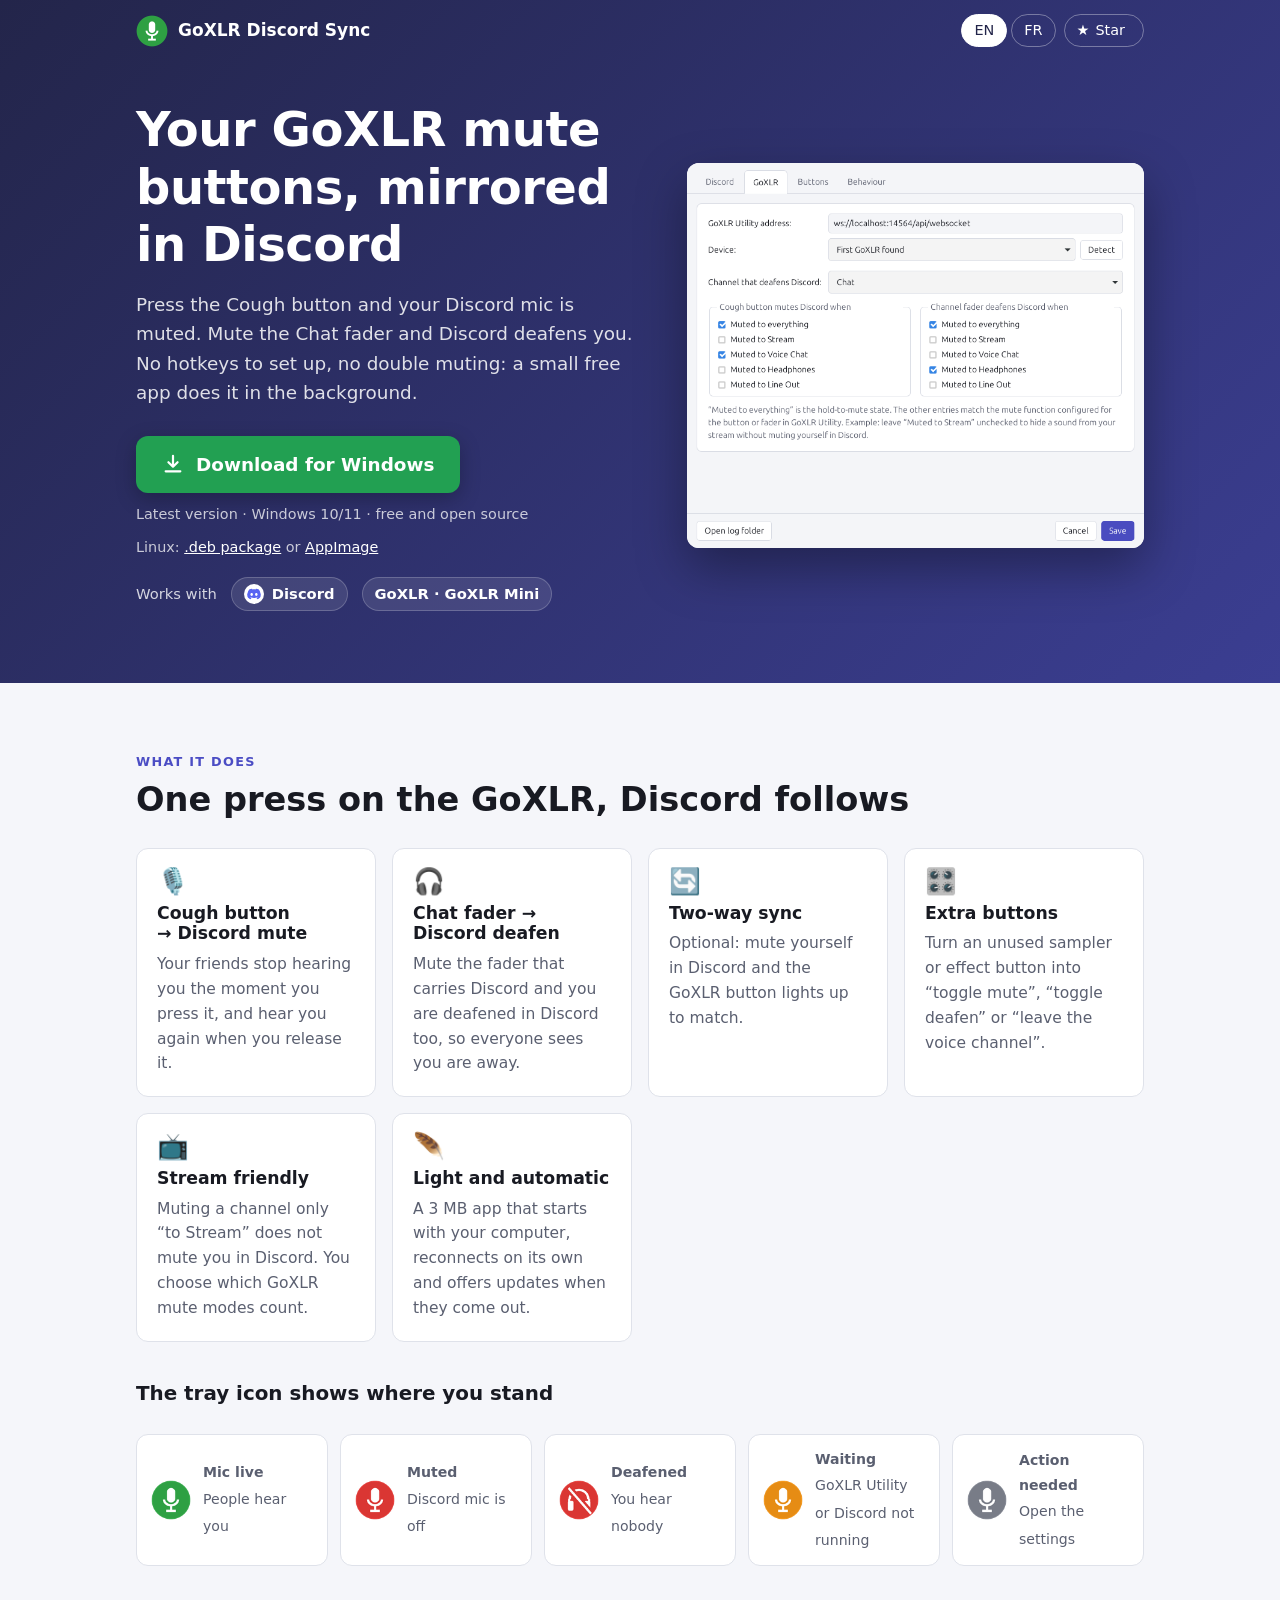
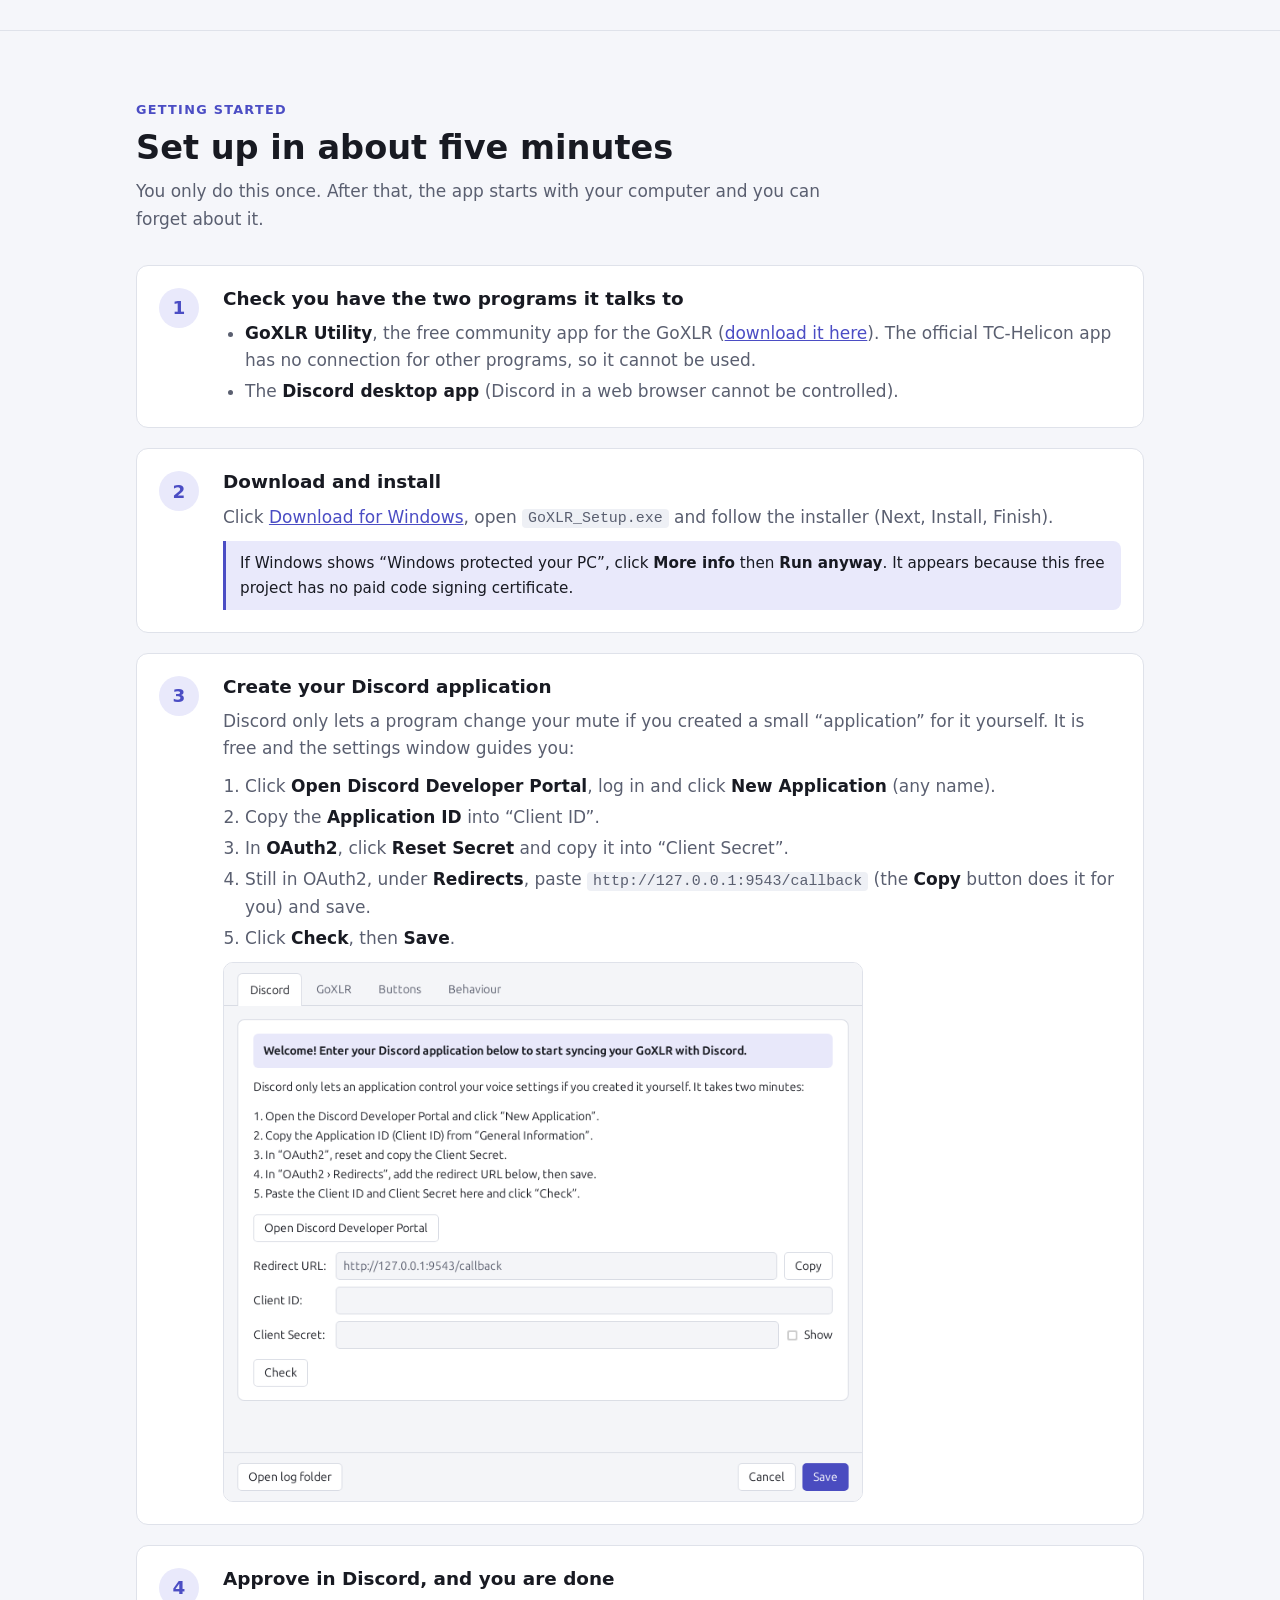
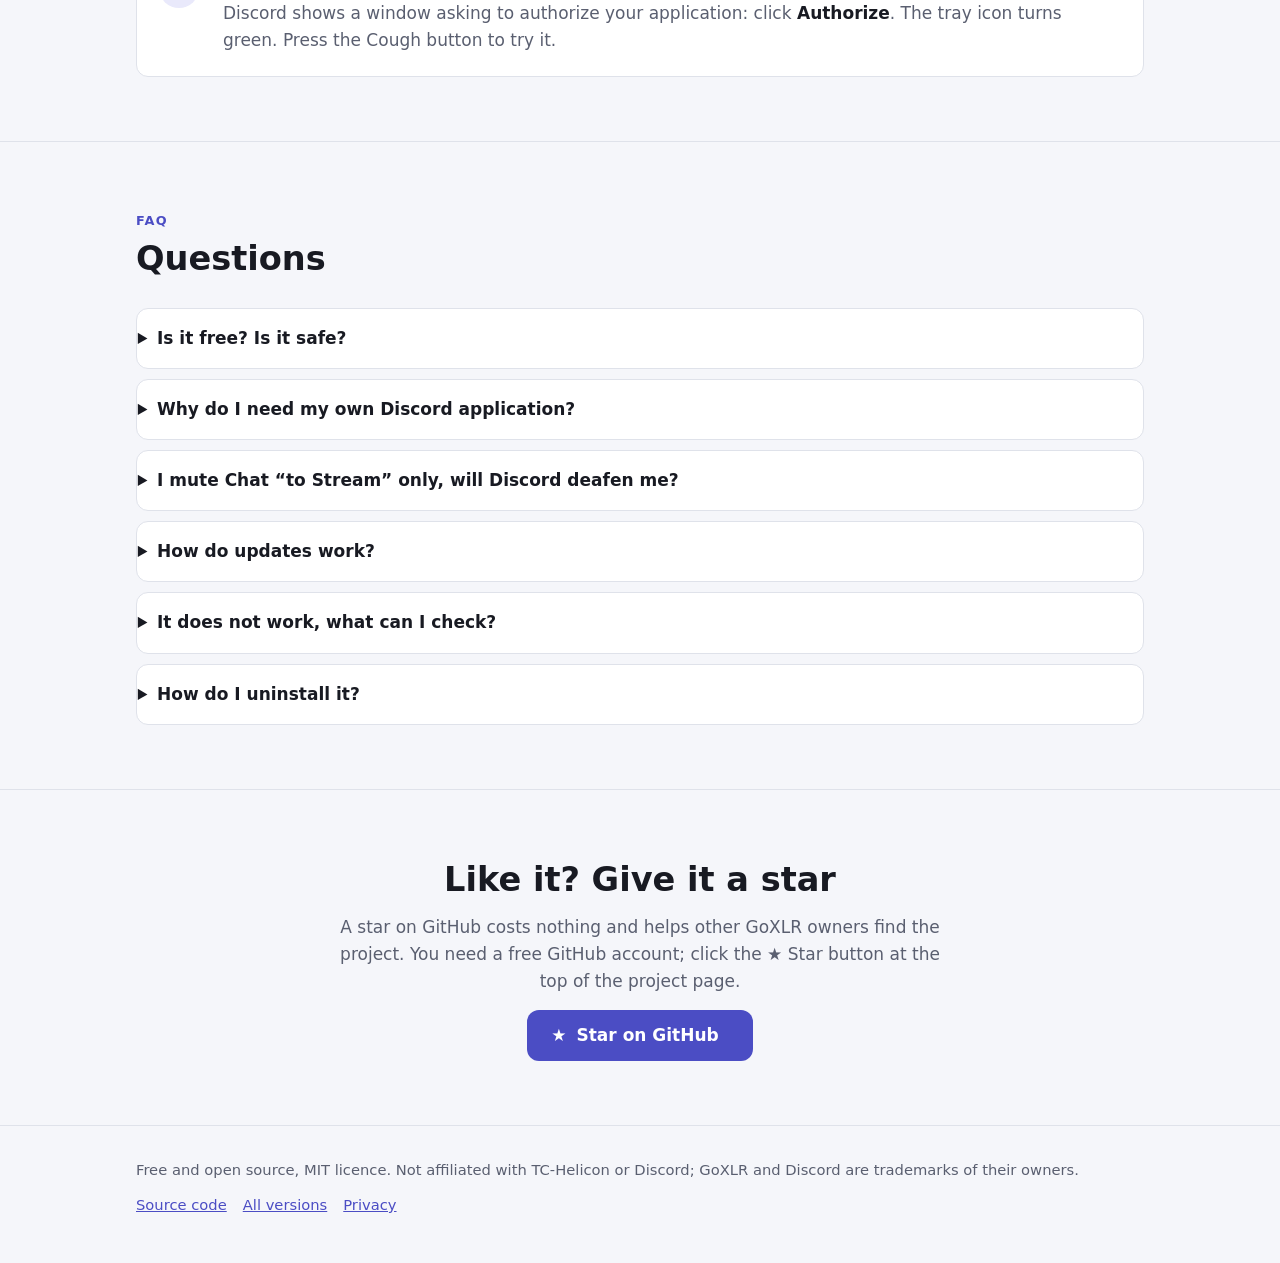
==== site/index.html @ 65c07355 "Website for users new to GitHub (GitHub Pages) site/: download button, features, tray icon states, s" ====
<!doctype html>
<html lang="en" data-lang="en">
<head>
<meta charset="utf-8">
<meta name="viewport" content="width=device-width, initial-scale=1">
<title>GoXLR Discord Sync</title>
<meta name="description" content="Free app that mirrors your GoXLR mute buttons to Discord: Cough button mutes your Discord mic, Chat fader deafens you. Windows and Linux.">
<meta property="og:title" content="GoXLR Discord Sync">
<meta property="og:description" content="Your GoXLR mute buttons, mirrored in Discord. Free and open source.">
<meta property="og:image" content="https://powange.github.io/goxlr-discord-sync/img/icon.png">
<link rel="icon" href="img/icon.png">
<style>
:root {
  --bg: #f5f6fa;
  --surface: #ffffff;
  --fg: #181a22;
  --muted: #5a5f70;
  --line: #dfe2ea;
  --accent: #4b4dc4;
  --accent-fg: #ffffff;
  --accent-soft: #e9e9fb;
  --green: #22a052;
  --hero-1: #23254a;
  --hero-2: #3b3e92;
  --code-bg: #eef0f5;
  color-scheme: light;
}
@media (prefers-color-scheme: dark) {
  :root {
    --bg: #121319;
    --surface: #1b1d26;
    --fg: #e8e9ef;
    --muted: #a3a7b6;
    --line: #2d303c;
    --accent: #8f91ff;
    --accent-fg: #121319;
    --accent-soft: #262849;
    --green: #4cc97b;
    --hero-1: #191a33;
    --hero-2: #2b2d6e;
    --code-bg: #262934;
    color-scheme: dark;
  }
}
* { box-sizing: border-box; }
html { scroll-behavior: smooth; }
body {
  margin: 0;
  background: var(--bg);
  color: var(--fg);
  font: 17px/1.6 "Segoe UI", system-ui, -apple-system, "Helvetica Neue", Arial, sans-serif;
}
/* Only the texts of the chosen language are shown. */
html[data-lang="en"] [lang="fr"], html[data-lang="fr"] [lang="en"] { display: none !important; }
a { color: var(--accent); }
img { max-width: 100%; height: auto; }
code { font-family: ui-monospace, Consolas, monospace; font-size: 0.88em; background: var(--code-bg); padding: 0.1em 0.4em; border-radius: 4px; overflow-wrap: anywhere; }
h1, h2, h3 { line-height: 1.2; margin: 0; text-wrap: balance; }
p { margin: 0; }
.container { max-width: 1040px; margin: 0 auto; padding: 0 16px; }

/* Top bar */
.bar { display: flex; align-items: center; justify-content: space-between; gap: 12px; padding: 14px 0; }
.brand { display: flex; align-items: center; gap: 10px; font-weight: 700; color: #fff; text-decoration: none; }
.brand img { width: 32px; height: 32px; }
.bar-links { display: flex; align-items: center; gap: 8px; }
.bar-links a, .lang-switch button {
  color: #fff; text-decoration: none; font: inherit; font-size: 0.9rem;
  border: 1px solid rgba(255,255,255,0.35); background: transparent; border-radius: 999px; padding: 4px 12px; cursor: pointer;
}
.lang-switch { display: flex; gap: 4px; }
.lang-switch button[aria-pressed="true"] { background: #fff; color: var(--hero-1); border-color: #fff; }

/* Hero */
.hero { background: linear-gradient(135deg, var(--hero-1), var(--hero-2)); color: #fff; padding-bottom: 72px; }
.hero-body { display: grid; grid-template-columns: minmax(0, 1.1fr) minmax(0, 1fr); gap: 48px; align-items: center; padding-top: 40px; }
@media (max-width: 820px) { .hero-body { grid-template-columns: minmax(0, 1fr); gap: 32px; } }
.hero h1 { font-size: clamp(2rem, 5vw, 3rem); font-weight: 800; letter-spacing: -0.01em; }
.hero .lede { margin-top: 16px; font-size: 1.15rem; color: rgba(255,255,255,0.85); max-width: 34em; }
.cta { margin-top: 28px; display: flex; flex-direction: column; align-items: flex-start; gap: 10px; }
.download {
  display: inline-flex; align-items: center; gap: 12px;
  background: var(--green); color: #fff; text-decoration: none; font-weight: 700; font-size: 1.15rem;
  padding: 14px 26px; border-radius: 12px; box-shadow: 0 6px 20px rgba(0,0,0,0.25);
}
.download:hover { filter: brightness(1.08); }
.download svg { width: 22px; height: 22px; flex: none; }
.cta small { color: rgba(255,255,255,0.75); font-size: 0.9rem; }
.cta small a { color: #fff; }
.works { margin-top: 18px; display: flex; flex-wrap: wrap; align-items: center; gap: 8px 14px; font-size: 0.92rem; color: rgba(255,255,255,0.8); }
.works .chip { display: inline-flex; align-items: center; gap: 8px; background: rgba(255,255,255,0.1); border: 1px solid rgba(255,255,255,0.2); border-radius: 999px; padding: 4px 12px; color: #fff; font-weight: 600; }
.works .chip img { width: 20px; height: 20px; background: #fff; border-radius: 50%; padding: 3px; }
.bar-links a.star { display: inline-flex; align-items: center; gap: 6px; }
.js-stars:not(:empty) { font-variant-numeric: tabular-nums; background: rgba(255,255,255,0.18); border-radius: 999px; padding: 0 8px; }
.support { text-align: center; display: flex; flex-direction: column; align-items: center; gap: 14px; }
.support p { color: var(--muted); max-width: 36em; }
.star-big { display: inline-flex; align-items: center; gap: 10px; background: var(--accent); color: var(--accent-fg); text-decoration: none; font-weight: 700; padding: 12px 24px; border-radius: 12px; }
.star-big:hover { filter: brightness(1.08); }
.hero-shot { background: var(--surface); border-radius: 12px; overflow: hidden; box-shadow: 0 20px 50px rgba(0,0,0,0.35); }
.hero-shot img { display: block; }

/* Sections */
section { padding: 64px 0; }
section + section { border-top: 1px solid var(--line); }
.eyebrow { font-size: 0.8rem; text-transform: uppercase; letter-spacing: 0.1em; font-weight: 700; color: var(--accent); }
section h2 { font-size: clamp(1.6rem, 3.5vw, 2.1rem); margin-top: 6px; }
section .intro { color: var(--muted); margin-top: 10px; max-width: 42em; }

.cards { margin-top: 28px; display: grid; grid-template-columns: repeat(auto-fit, minmax(230px, 1fr)); gap: 16px; }
.card { background: var(--surface); border: 1px solid var(--line); border-radius: 12px; padding: 20px; display: flex; flex-direction: column; gap: 8px; }
.card .emoji { font-size: 1.6rem; line-height: 1; }
.card h3 { font-size: 1.08rem; }
.card p { color: var(--muted); font-size: 0.97rem; }

.states { margin-top: 28px; display: grid; grid-template-columns: repeat(auto-fit, minmax(180px, 1fr)); gap: 12px; }
.state { display: flex; align-items: center; gap: 12px; background: var(--surface); border: 1px solid var(--line); border-radius: 12px; padding: 12px 14px; }
.state img { width: 40px; height: 40px; flex: none; }
.state b { display: block; font-size: 0.97rem; }
.state span { color: var(--muted); font-size: 0.88rem; }

/* Steps */
.steps { margin-top: 32px; display: flex; flex-direction: column; gap: 20px; counter-reset: step; }
.step { display: grid; grid-template-columns: 48px minmax(0, 1fr); gap: 16px; background: var(--surface); border: 1px solid var(--line); border-radius: 12px; padding: 22px; }
.step::before {
  counter-increment: step; content: counter(step);
  width: 40px; height: 40px; border-radius: 50%; background: var(--accent-soft); color: var(--accent);
  display: grid; place-items: center; font-weight: 800; font-size: 1.15rem;
}
.step h3 { font-size: 1.15rem; }
.step-body { display: flex; flex-direction: column; gap: 10px; min-width: 0; }
.step-body p, .step-body li { color: var(--muted); }
.step-body ol, .step-body ul { margin: 0; padding-left: 1.3em; display: flex; flex-direction: column; gap: 4px; }
.step-body strong { color: var(--fg); }
.step-shot { border: 1px solid var(--line); border-radius: 10px; overflow: hidden; max-width: 640px; }
.step-shot img { display: block; }
.tip { border-left: 3px solid var(--accent); background: var(--accent-soft); border-radius: 0 8px 8px 0; padding: 10px 14px; color: var(--fg) !important; font-size: 0.95rem; }
@media (max-width: 520px) { .step { grid-template-columns: minmax(0, 1fr); } }

/* FAQ */
.faq { margin-top: 28px; display: flex; flex-direction: column; gap: 10px; }
details { background: var(--surface); border: 1px solid var(--line); border-radius: 12px; padding: 0 20px; }
summary { cursor: pointer; font-weight: 700; padding: 16px 0; list-style-position: outside; }
details[open] summary { border-bottom: 1px solid var(--line); }
details .answer { padding: 14px 0 18px; color: var(--muted); display: flex; flex-direction: column; gap: 8px; }

footer { border-top: 1px solid var(--line); padding: 32px 0 48px; color: var(--muted); font-size: 0.92rem; }
footer .container { display: flex; flex-wrap: wrap; justify-content: space-between; gap: 12px; }
footer nav { display: flex; flex-wrap: wrap; gap: 16px; }
:focus-visible { outline: 2px solid var(--accent); outline-offset: 2px; }
@media (prefers-reduced-motion: reduce) { html { scroll-behavior: auto; } }
</style>
</head>
<body>

<header class="hero">
  <div class="container">
    <div class="bar">
      <a class="brand" href="#"><img src="img/icon.png" alt="" width="32" height="32">GoXLR Discord Sync</a>
      <div class="bar-links">
        <div class="lang-switch" role="group" aria-label="Language">
          <button type="button" data-set-lang="en" aria-pressed="true">EN</button>
          <button type="button" data-set-lang="fr" aria-pressed="false">FR</button>
        </div>
        <a class="star" href="https://github.com/powange/goxlr-discord-sync" title="Star on GitHub"><span aria-hidden="true">★</span> <span lang="en">Star</span><span lang="fr">Étoile</span> <span class="js-stars"></span></a>
      </div>
    </div>

    <div class="hero-body">
      <div>
        <h1>
          <span lang="en">Your GoXLR mute buttons, mirrored in Discord</span>
          <span lang="fr">Les boutons mute de ton GoXLR, enfin reliés à Discord</span>
        </h1>
        <p class="lede">
          <span lang="en">Press the Cough button and your Discord mic is muted. Mute the Chat fader and Discord deafens you. No hotkeys to set up, no double muting: a small free app does it in the background.</span>
          <span lang="fr">Appuie sur le bouton Cough et ton micro Discord est coupé. Coupe le fader Chat et Discord te met en sourdine. Pas de raccourcis clavier à régler, pas de double mute : une petite application gratuite s'en charge en arrière-plan.</span>
        </p>
        <div class="cta">
          <a class="download" href="https://github.com/powange/goxlr-discord-sync/releases/latest/download/GoXLR_Setup.exe">
            <svg viewBox="0 0 24 24" fill="none" stroke="currentColor" stroke-width="2.4" stroke-linecap="round" stroke-linejoin="round" aria-hidden="true"><path d="M12 3v12m0 0l-5-5m5 5l5-5M4 20h16"/></svg>
            <span lang="en">Download for Windows</span>
            <span lang="fr">Télécharger pour Windows</span>
          </a>
          <small>
            <span lang="en"><span class="js-version">Latest version</span> · Windows 10/11 · free and open source</span>
            <span lang="fr"><span class="js-version">Dernière version</span> · Windows 10/11 · gratuit et open source</span>
          </small>
          <small>
            <span lang="en">Linux: <a href="https://github.com/powange/goxlr-discord-sync/releases/latest/download/goxlr-discord-sync_amd64.deb">.deb package</a> or <a href="https://github.com/powange/goxlr-discord-sync/releases/latest/download/GoXLR_Discord_Sync_amd64.AppImage">AppImage</a></span>
            <span lang="fr">Linux : <a href="https://github.com/powange/goxlr-discord-sync/releases/latest/download/goxlr-discord-sync_amd64.deb">paquet .deb</a> ou <a href="https://github.com/powange/goxlr-discord-sync/releases/latest/download/GoXLR_Discord_Sync_amd64.AppImage">AppImage</a></span>
          </small>
        </div>
        <div class="works">
          <span lang="en">Works with</span><span lang="fr">Fonctionne avec</span>
          <span class="chip"><img src="img/discord.svg" alt="" width="20" height="20">Discord</span>
          <span class="chip">GoXLR · GoXLR Mini</span>
        </div>
      </div>
      <div class="hero-shot">
        <img lang="en" src="img/settings-goxlr-en.png" alt="Settings window, GoXLR tab: GoXLR Utility address, device, deafen channel and which mute functions count" width="760" height="640">
        <img lang="fr" src="img/settings-goxlr-fr.png" alt="Fenêtre des réglages, onglet GoXLR : adresse de GoXLR Utility, appareil, canal de sourdine et fonctions de mute prises en compte" width="760" height="640">
      </div>
    </div>
  </div>
</header>

<main>
  <section id="features">
    <div class="container">
      <span class="eyebrow"><span lang="en">What it does</span><span lang="fr">Ce que ça fait</span></span>
      <h2><span lang="en">One press on the GoXLR, Discord follows</span><span lang="fr">Un appui sur le GoXLR, Discord suit</span></h2>
      <div class="cards">
        <div class="card">
          <span class="emoji" aria-hidden="true">🎙️</span>
          <h3><span lang="en">Cough button → Discord mute</span><span lang="fr">Bouton Cough → micro Discord coupé</span></h3>
          <p><span lang="en">Your friends stop hearing you the moment you press it, and hear you again when you release it.</span><span lang="fr">Tes amis ne t'entendent plus dès que tu appuies, et t'entendent de nouveau quand tu relâches.</span></p>
        </div>
        <div class="card">
          <span class="emoji" aria-hidden="true">🎧</span>
          <h3><span lang="en">Chat fader → Discord deafen</span><span lang="fr">Fader Chat → sourdine Discord</span></h3>
          <p><span lang="en">Mute the fader that carries Discord and you are deafened in Discord too, so everyone sees you are away.</span><span lang="fr">Coupe le fader qui porte Discord et tu es aussi en sourdine dans Discord : tout le monde voit que tu n'écoutes plus.</span></p>
        </div>
        <div class="card">
          <span class="emoji" aria-hidden="true">🔄</span>
          <h3><span lang="en">Two-way sync</span><span lang="fr">Synchronisation dans les deux sens</span></h3>
          <p><span lang="en">Optional: mute yourself in Discord and the GoXLR button lights up to match.</span><span lang="fr">En option : coupe ton micro dans Discord et le bouton du GoXLR s'allume aussi.</span></p>
        </div>
        <div class="card">
          <span class="emoji" aria-hidden="true">🎛️</span>
          <h3><span lang="en">Extra buttons</span><span lang="fr">Boutons supplémentaires</span></h3>
          <p><span lang="en">Turn an unused sampler or effect button into “toggle mute”, “toggle deafen” or “leave the voice channel”.</span><span lang="fr">Transforme un bouton de sampler ou d'effet inutilisé en « couper le micro », « sourdine » ou « quitter le salon vocal ».</span></p>
        </div>
        <div class="card">
          <span class="emoji" aria-hidden="true">📺</span>
          <h3><span lang="en">Stream friendly</span><span lang="fr">Pensé pour le stream</span></h3>
          <p><span lang="en">Muting a channel only “to Stream” does not mute you in Discord. You choose which GoXLR mute modes count.</span><span lang="fr">Couper un canal seulement « pour le stream » ne te coupe pas dans Discord. Tu choisis quels modes de mute du GoXLR comptent.</span></p>
        </div>
        <div class="card">
          <span class="emoji" aria-hidden="true">🪶</span>
          <h3><span lang="en">Light and automatic</span><span lang="fr">Léger et automatique</span></h3>
          <p><span lang="en">A 3 MB app that starts with your computer, reconnects on its own and offers updates when they come out.</span><span lang="fr">Une application de 3 Mo qui démarre avec l'ordinateur, se reconnecte toute seule et propose les mises à jour quand elles sortent.</span></p>
        </div>
      </div>

      <h3 style="margin-top: 40px"><span lang="en">The tray icon shows where you stand</span><span lang="fr">L'icône près de l'horloge te dit où tu en es</span></h3>
      <div class="states">
        <div class="state"><img src="img/tray-live-mic.png" alt="" width="40" height="40"><div><b><span lang="en">Mic live</span><span lang="fr">Micro ouvert</span></b><span><span lang="en">People hear you</span><span lang="fr">On t'entend</span></span></div></div>
        <div class="state"><img src="img/tray-muted-mic.png" alt="" width="40" height="40"><div><b><span lang="en">Muted</span><span lang="fr">Micro coupé</span></b><span><span lang="en">Discord mic is off</span><span lang="fr">Ton micro Discord est coupé</span></span></div></div>
        <div class="state"><img src="img/tray-muted-headphones-slashed.png" alt="" width="40" height="40"><div><b><span lang="en">Deafened</span><span lang="fr">En sourdine</span></b><span><span lang="en">You hear nobody</span><span lang="fr">Tu n'entends plus personne</span></span></div></div>
        <div class="state"><img src="img/tray-warning-mic.png" alt="" width="40" height="40"><div><b><span lang="en">Waiting</span><span lang="fr">En attente</span></b><span><span lang="en">GoXLR Utility or Discord not running</span><span lang="fr">GoXLR Utility ou Discord n'est pas lancé</span></span></div></div>
        <div class="state"><img src="img/tray-idle-mic.png" alt="" width="40" height="40"><div><b><span lang="en">Action needed</span><span lang="fr">Action requise</span></b><span><span lang="en">Open the settings</span><span lang="fr">Ouvre les réglages</span></span></div></div>
      </div>
    </div>
  </section>

  <section id="setup">
    <div class="container">
      <span class="eyebrow"><span lang="en">Getting started</span><span lang="fr">Pour commencer</span></span>
      <h2><span lang="en">Set up in about five minutes</span><span lang="fr">Prêt en cinq minutes environ</span></h2>
      <p class="intro"><span lang="en">You only do this once. After that, the app starts with your computer and you can forget about it.</span><span lang="fr">À faire une seule fois. Ensuite l'application démarre avec l'ordinateur et tu peux l'oublier.</span></p>

      <div class="steps">
        <div class="step"><div class="step-body">
          <h3><span lang="en">Check you have the two programs it talks to</span><span lang="fr">Vérifie que tu as les deux logiciels avec lesquels il dialogue</span></h3>
          <ul>
            <li><span lang="en"><strong>GoXLR Utility</strong>, the free community app for the GoXLR (<a href="https://github.com/GoXLR-on-Linux/goxlr-utility/releases/latest">download it here</a>). The official TC-Helicon app has no connection for other programs, so it cannot be used.</span><span lang="fr"><strong>GoXLR Utility</strong>, l'application communautaire gratuite pour le GoXLR (<a href="https://github.com/GoXLR-on-Linux/goxlr-utility/releases/latest">à télécharger ici</a>). L'application officielle de TC-Helicon n'offre pas de connexion aux autres logiciels, elle ne convient donc pas.</span></li>
            <li><span lang="en">The <strong>Discord desktop app</strong> (Discord in a web browser cannot be controlled).</span><span lang="fr">L'<strong>application Discord pour ordinateur</strong> (Discord dans un navigateur ne peut pas être piloté).</span></li>
          </ul>
        </div></div>

        <div class="step"><div class="step-body">
          <h3><span lang="en">Download and install</span><span lang="fr">Télécharge et installe</span></h3>
          <p><span lang="en">Click <a href="https://github.com/powange/goxlr-discord-sync/releases/latest/download/GoXLR_Setup.exe">Download for Windows</a>, open <code>GoXLR_Setup.exe</code> and follow the installer (Next, Install, Finish).</span><span lang="fr">Clique sur <a href="https://github.com/powange/goxlr-discord-sync/releases/latest/download/GoXLR_Setup.exe">Télécharger pour Windows</a>, ouvre <code>GoXLR_Setup.exe</code> et suis l'installation (Suivant, Installer, Terminer).</span></p>
          <p class="tip"><span lang="en">If Windows shows “Windows protected your PC”, click <strong>More info</strong> then <strong>Run anyway</strong>. It appears because this free project has no paid code signing certificate.</span><span lang="fr">Si Windows affiche « Windows a protégé votre ordinateur », clique sur <strong>Informations complémentaires</strong> puis <strong>Exécuter quand même</strong>. Ce message vient du fait que ce projet gratuit n'a pas de certificat de signature payant.</span></p>
        </div></div>

        <div class="step"><div class="step-body">
          <h3><span lang="en">Create your Discord application</span><span lang="fr">Crée ton application Discord</span></h3>
          <p><span lang="en">Discord only lets a program change your mute if you created a small “application” for it yourself. It is free and the settings window guides you:</span><span lang="fr">Discord ne laisse un logiciel couper ton micro que si tu lui as créé toi-même une petite « application ». C'est gratuit et la fenêtre des réglages te guide :</span></p>
          <ol>
            <li><span lang="en">Click <strong>Open Discord Developer Portal</strong>, log in and click <strong>New Application</strong> (any name).</span><span lang="fr">Clique sur <strong>Ouvrir le portail développeur Discord</strong>, connecte-toi et clique sur <strong>New Application</strong> (n'importe quel nom).</span></li>
            <li><span lang="en">Copy the <strong>Application ID</strong> into “Client ID”.</span><span lang="fr">Copie l'<strong>Application ID</strong> dans « Client ID ».</span></li>
            <li><span lang="en">In <strong>OAuth2</strong>, click <strong>Reset Secret</strong> and copy it into “Client Secret”.</span><span lang="fr">Dans <strong>OAuth2</strong>, clique sur <strong>Reset Secret</strong> et copie-le dans « Client Secret ».</span></li>
            <li><span lang="en">Still in OAuth2, under <strong>Redirects</strong>, paste <code>http://127.0.0.1:9543/callback</code> (the <strong>Copy</strong> button does it for you) and save.</span><span lang="fr">Toujours dans OAuth2, dans <strong>Redirects</strong>, colle <code>http://127.0.0.1:9543/callback</code> (le bouton <strong>Copier</strong> le fait pour toi) et enregistre.</span></li>
            <li><span lang="en">Click <strong>Check</strong>, then <strong>Save</strong>.</span><span lang="fr">Clique sur <strong>Vérifier</strong>, puis <strong>Enregistrer</strong>.</span></li>
          </ol>
          <div class="step-shot">
            <img lang="en" src="img/settings-discord-en.png" alt="Settings window, Discord tab, with the five steps, the redirect URL and the Client ID and Client Secret fields" width="760" height="640" loading="lazy">
            <img lang="fr" src="img/settings-discord-fr.png" alt="Fenêtre des réglages, onglet Discord, avec les cinq étapes, l'URL de redirection et les champs Client ID et Client Secret" width="760" height="640" loading="lazy">
          </div>
        </div></div>

        <div class="step"><div class="step-body">
          <h3><span lang="en">Approve in Discord, and you are done</span><span lang="fr">Accepte dans Discord, et c'est fini</span></h3>
          <p><span lang="en">Discord shows a window asking to authorize your application: click <strong>Authorize</strong>. The tray icon turns green. Press the Cough button to try it.</span><span lang="fr">Discord affiche une fenêtre qui demande d'autoriser ton application : clique sur <strong>Autoriser</strong>. L'icône devient verte. Appuie sur le bouton Cough pour essayer.</span></p>
        </div></div>
      </div>
    </div>
  </section>

  <section id="faq">
    <div class="container">
      <span class="eyebrow">FAQ</span>
      <h2><span lang="en">Questions</span><span lang="fr">Questions</span></h2>
      <div class="faq">
        <details>
          <summary><span lang="en">Is it free? Is it safe?</span><span lang="fr">C'est gratuit ? C'est sûr ?</span></summary>
          <div class="answer">
            <p><span lang="en">Yes, it is free and open source (MIT licence): anyone can read the code on GitHub. It collects no data and has no telemetry. It only talks to GoXLR Utility and Discord on your own computer, to Discord's servers when you authorize it, and to GitHub to check for updates (you can turn that off).</span><span lang="fr">Oui, c'est gratuit et open source (licence MIT) : tout le monde peut lire le code sur GitHub. Aucune donnée n'est collectée. L'application ne parle qu'à GoXLR Utility et à Discord sur ton ordinateur, aux serveurs de Discord quand tu l'autorises, et à GitHub pour chercher les mises à jour (désactivable).</span></p>
            <p><span lang="en">Your Discord secret and tokens stay on your computer, encrypted by Windows.</span><span lang="fr">Ton secret et tes jetons Discord restent sur ton ordinateur, chiffrés par Windows.</span></p>
          </div>
        </details>
        <details>
          <summary><span lang="en">Why do I need my own Discord application?</span><span lang="fr">Pourquoi dois-je créer ma propre application Discord ?</span></summary>
          <div class="answer"><p><span lang="en">Discord reserves voice control to applications it has approved, or to the person who created the application. Creating your own takes two minutes and means nobody else is involved: you stay in control and can revoke it at any time in Discord (User Settings › Authorized Apps).</span><span lang="fr">Discord réserve le contrôle de la voix aux applications qu'il a validées, ou à la personne qui a créé l'application. En créer une prend deux minutes et personne d'autre n'intervient : tu gardes la main et tu peux la révoquer quand tu veux dans Discord (Paramètres › Applications autorisées).</span></p></div>
        </details>
        <details>
          <summary><span lang="en">I mute Chat “to Stream” only, will Discord deafen me?</span><span lang="fr">Je coupe Chat seulement « pour le stream », Discord va me mettre en sourdine ?</span></summary>
          <div class="answer"><p><span lang="en">No. By default the Chat fader only deafens you when it is muted to everything or to your headphones, and the Cough button only mutes you when it mutes everything or Voice Chat. You can change this in Settings › GoXLR.</span><span lang="fr">Non. Par défaut, le fader Chat ne te met en sourdine que s'il coupe tout ou ton casque, et le bouton Cough ne coupe ton micro que s'il coupe tout ou le chat vocal. Tu peux changer ça dans Réglages › GoXLR.</span></p></div>
        </details>
        <details>
          <summary><span lang="en">How do updates work?</span><span lang="fr">Comment se font les mises à jour ?</span></summary>
          <div class="answer"><p><span lang="en">Once a day the app checks for a new version. If there is one, a notification tells you; choose <strong>Install update</strong> in the tray menu. The update is checked, installed in a few seconds and the app starts again, with your settings kept. Nothing is installed without your OK, and a pending update waits until you leave your voice call.</span><span lang="fr">Une fois par jour, l'application regarde s'il y a une nouvelle version. Si oui, une notification te prévient ; choisis <strong>Installer la mise à jour</strong> dans le menu de l'icône. La mise à jour est vérifiée, installée en quelques secondes et l'application redémarre, avec tes réglages. Rien n'est installé sans ton accord, et l'annonce attend que tu aies quitté ton appel vocal.</span></p></div>
        </details>
        <details>
          <summary><span lang="en">It does not work, what can I check?</span><span lang="fr">Ça ne marche pas, que vérifier ?</span></summary>
          <div class="answer">
            <p><span lang="en">Hover over or left-click the tray icon to see what it is waiting for. Orange means GoXLR Utility or the Discord desktop app is not running. Grey means the settings need your Discord application, or Discord needs your approval again (menu › Authorize Discord again).</span><span lang="fr">Survole ou clique sur l'icône pour voir ce qu'elle attend. Orange : GoXLR Utility ou l'application Discord n'est pas lancé. Gris : il manque ton application Discord dans les réglages, ou Discord doit de nouveau être autorisé (menu › Autoriser Discord à nouveau).</span></p>
            <p><span lang="en">Still stuck? <a href="https://github.com/powange/goxlr-discord-sync/issues">Report the problem on GitHub</a> and attach the log (menu › Open log).</span><span lang="fr">Toujours bloqué ? <a href="https://github.com/powange/goxlr-discord-sync/issues">Signale le problème sur GitHub</a> en joignant le journal (menu › Ouvrir le journal).</span></p>
          </div>
        </details>
        <details>
          <summary><span lang="en">How do I uninstall it?</span><span lang="fr">Comment le désinstaller ?</span></summary>
          <div class="answer"><p><span lang="en">Windows Settings › Apps › Installed apps › GoXLR Discord Sync › Uninstall. Tick “Delete the application data” to remove your settings too.</span><span lang="fr">Paramètres Windows › Applications › Applications installées › GoXLR Discord Sync › Désinstaller. Coche « Supprimer les données de l'application » pour effacer aussi tes réglages.</span></p></div>
        </details>
      </div>
    </div>
  </section>
  <section id="support">
    <div class="container support">
      <h2><span lang="en">Like it? Give it a star</span><span lang="fr">Ça te plaît ? Mets une étoile</span></h2>
      <p><span lang="en">A star on GitHub costs nothing and helps other GoXLR owners find the project. You need a free GitHub account; click the ★ Star button at the top of the project page.</span><span lang="fr">Une étoile sur GitHub ne coûte rien et aide d'autres possesseurs de GoXLR à trouver le projet. Il faut un compte GitHub gratuit ; clique sur le bouton ★ Star en haut de la page du projet.</span></p>
      <a class="star-big" href="https://github.com/powange/goxlr-discord-sync"><span aria-hidden="true">★</span> <span lang="en">Star on GitHub</span><span lang="fr">Mettre une étoile sur GitHub</span> <span class="js-stars"></span></a>
    </div>
  </section>
</main>

<footer>
  <div class="container">
    <span><span lang="en">Free and open source, MIT licence. Not affiliated with TC-Helicon or Discord; GoXLR and Discord are trademarks of their owners.</span><span lang="fr">Gratuit et open source, licence MIT. Sans lien avec TC-Helicon ni Discord ; GoXLR et Discord sont des marques de leurs propriétaires.</span></span>
    <nav>
      <a href="https://github.com/powange/goxlr-discord-sync"><span lang="en">Source code</span><span lang="fr">Code source</span></a>
      <a href="https://github.com/powange/goxlr-discord-sync/releases"><span lang="en">All versions</span><span lang="fr">Toutes les versions</span></a>
      <a href="https://github.com/powange/goxlr-discord-sync#privacy-policy"><span lang="en">Privacy</span><span lang="fr">Confidentialité</span></a>
    </nav>
  </div>
</footer>

<script>
(function () {
  var root = document.documentElement;
  function setLang(lang, remember) {
    root.dataset.lang = lang;
    root.lang = lang;
    document.querySelectorAll("[data-set-lang]").forEach(function (b) {
      b.setAttribute("aria-pressed", String(b.dataset.setLang === lang));
    });
    if (remember) { try { localStorage.setItem("lang", lang); } catch (e) {} }
  }
  var saved = null;
  try { saved = localStorage.getItem("lang"); } catch (e) {}
  var browser = (navigator.language || "en").toLowerCase().indexOf("fr") === 0 ? "fr" : "en";
  var asked = new URLSearchParams(location.search).get("lang");
  if (asked === "fr" || asked === "en") setLang(asked, false);
  else setLang(saved === "fr" || saved === "en" ? saved : browser, false);
  document.querySelectorAll("[data-set-lang]").forEach(function (b) {
    b.addEventListener("click", function () { setLang(b.dataset.setLang, true); });
  });

  // Star count, shown next to the star buttons.
  fetch("https://api.github.com/repos/powange/goxlr-discord-sync")
    .then(function (r) { return r.ok ? r.json() : null; })
    .then(function (repo) {
      if (!repo || typeof repo.stargazers_count !== "number") return;
      document.querySelectorAll(".js-stars").forEach(function (el) { el.textContent = repo.stargazers_count; });
    })
    .catch(function () {});

  // Version and size of the latest release (the page works without it).
  fetch("https://api.github.com/repos/powange/goxlr-discord-sync/releases/latest")
    .then(function (r) { return r.ok ? r.json() : null; })
    .then(function (release) {
      if (!release || !release.tag_name) return;
      var setup = (release.assets || []).filter(function (a) { return a.name === "GoXLR_Setup.exe"; })[0];
      var size = setup ? " · " + (setup.size / 1048576).toFixed(1) + " MB" : "";
      document.querySelectorAll(".js-version").forEach(function (el) {
        el.textContent = "v" + release.tag_name.replace(/^v/, "") + size.replace("MB", el.closest("[lang]").lang === "fr" ? "Mo" : "MB");
      });
    })
    .catch(function () {});
})();
</script>
</body>
</html>
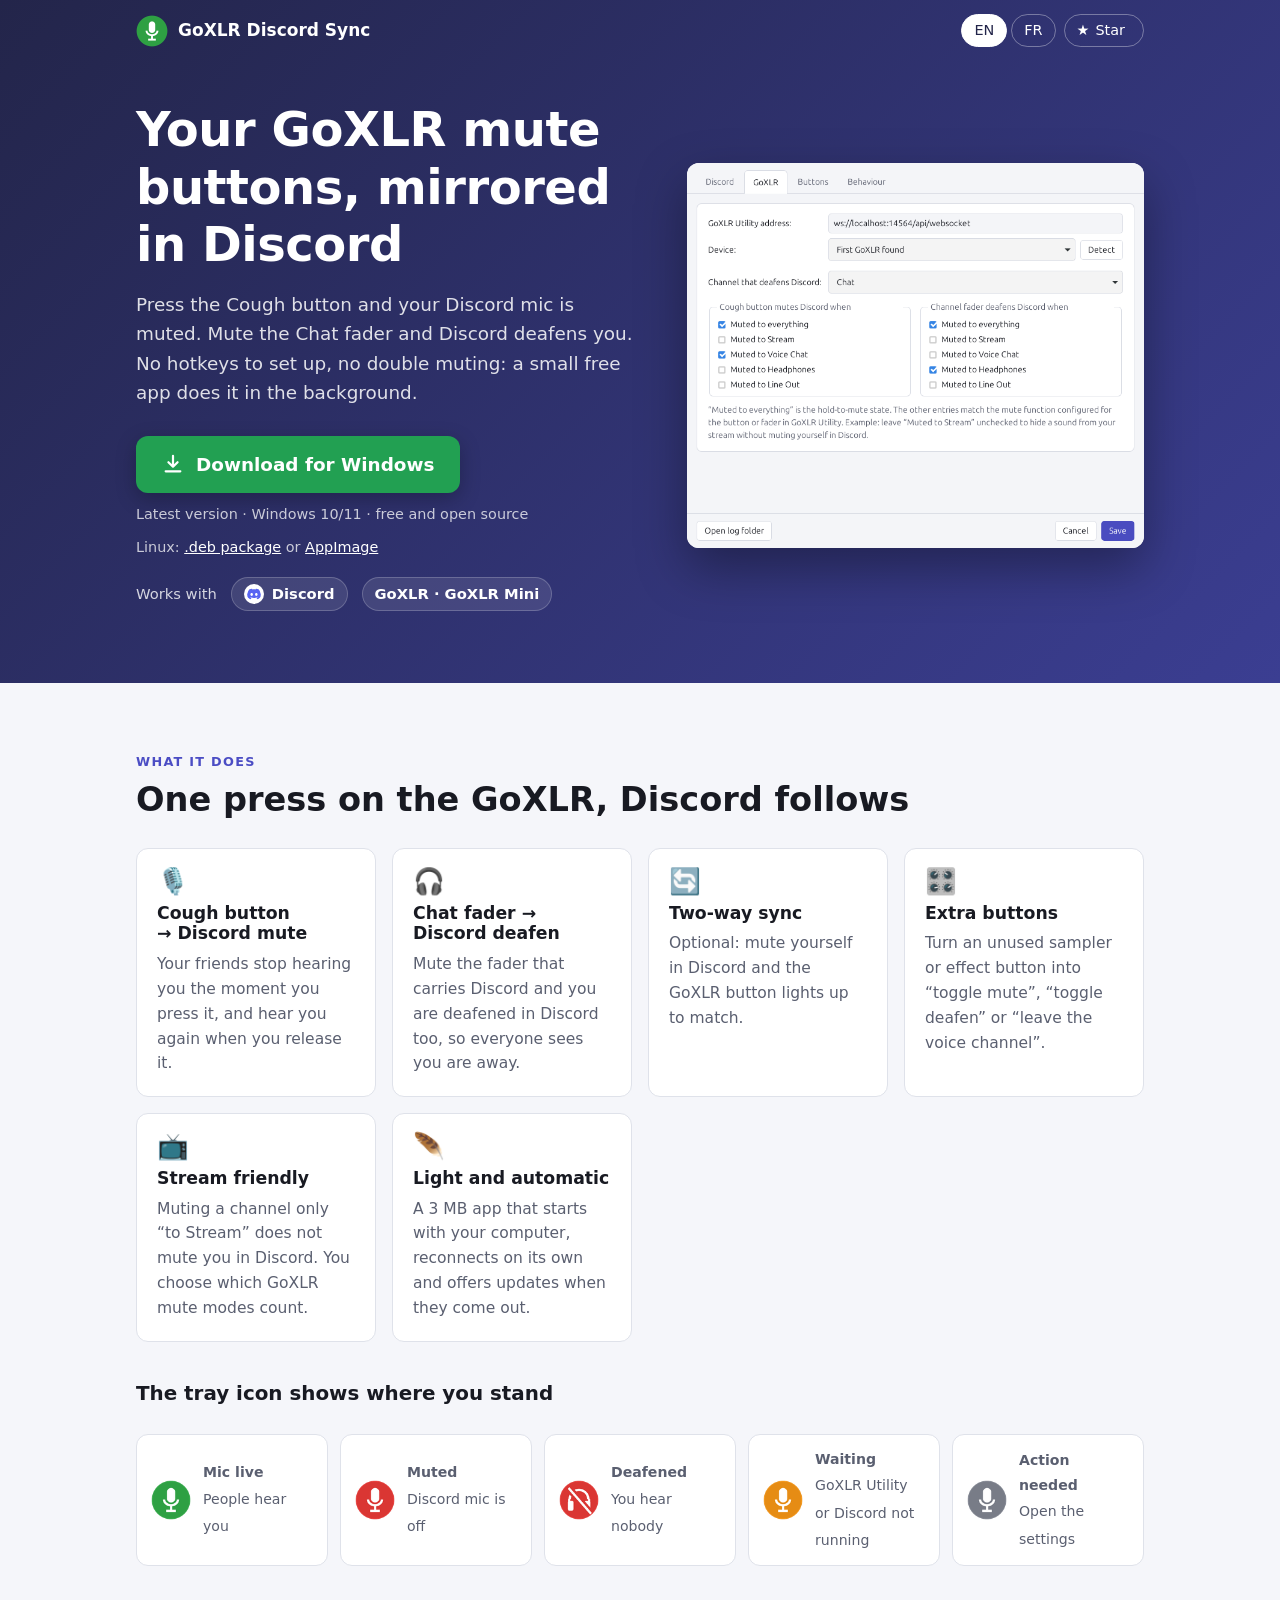
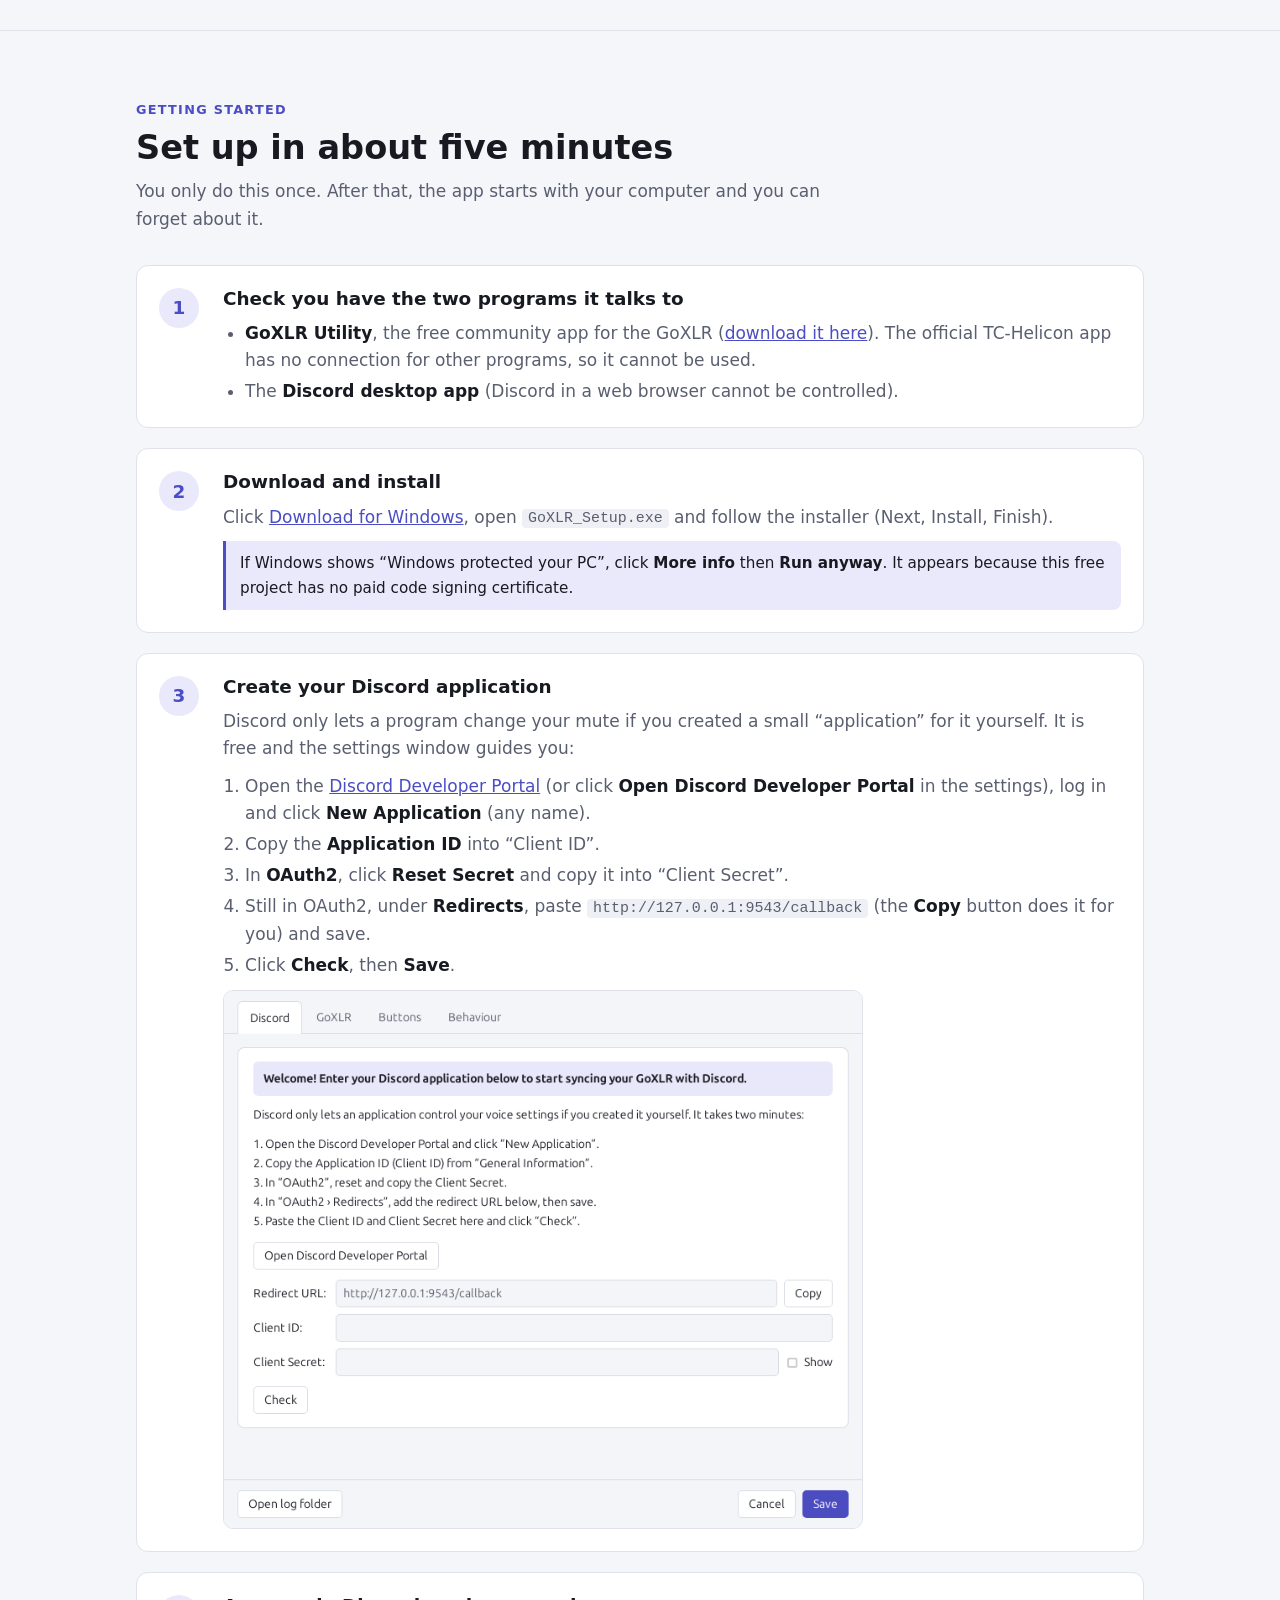
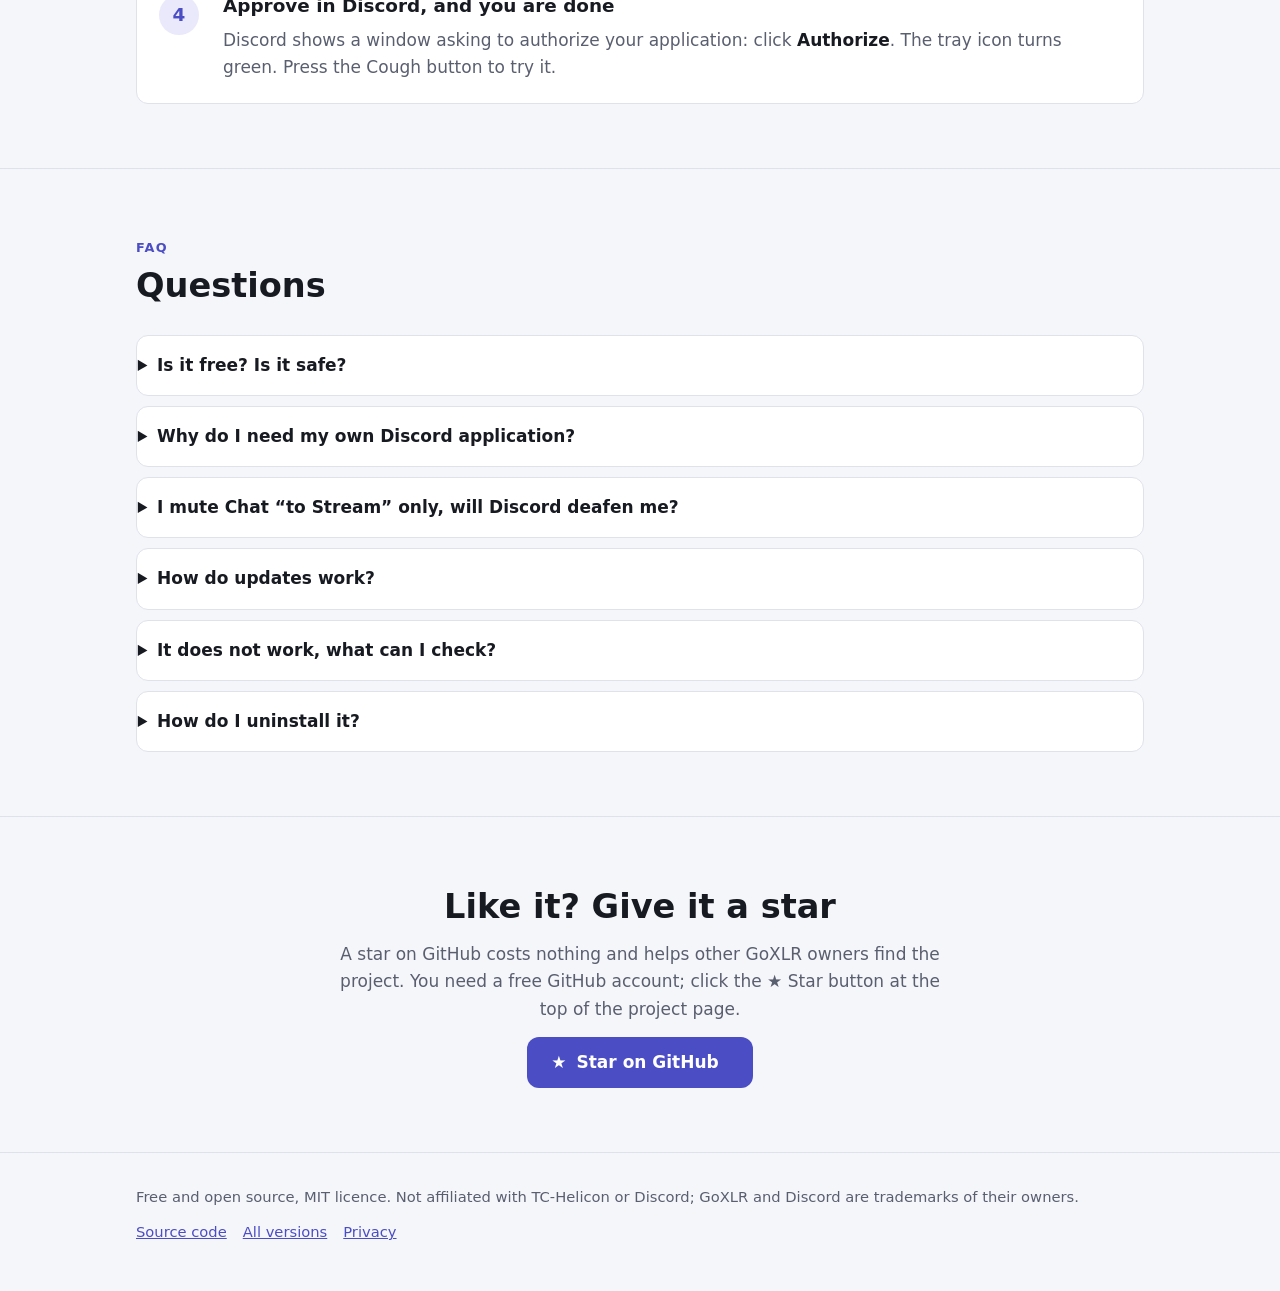
==== commit 9cc5eb91: "Website: link to the Discord Developer Portal in the setup steps Co-Authored-By: Claude Opus 5.5 <no" ====
--- a/site/index.html
+++ b/site/index.html
@@ -278,7 +278,7 @@
           <h3><span lang="en">Create your Discord application</span><span lang="fr">Crée ton application Discord</span></h3>
           <p><span lang="en">Discord only lets a program change your mute if you created a small “application” for it yourself. It is free and the settings window guides you:</span><span lang="fr">Discord ne laisse un logiciel couper ton micro que si tu lui as créé toi-même une petite « application ». C'est gratuit et la fenêtre des réglages te guide :</span></p>
           <ol>
-            <li><span lang="en">Click <strong>Open Discord Developer Portal</strong>, log in and click <strong>New Application</strong> (any name).</span><span lang="fr">Clique sur <strong>Ouvrir le portail développeur Discord</strong>, connecte-toi et clique sur <strong>New Application</strong> (n'importe quel nom).</span></li>
+            <li><span lang="en">Open the <a href="https://discord.com/developers/applications" target="_blank" rel="noopener">Discord Developer Portal</a> (or click <strong>Open Discord Developer Portal</strong> in the settings), log in and click <strong>New Application</strong> (any name).</span><span lang="fr">Ouvre le <a href="https://discord.com/developers/applications" target="_blank" rel="noopener">portail développeur Discord</a> (ou clique sur <strong>Ouvrir le portail développeur Discord</strong> dans les réglages), connecte-toi et clique sur <strong>New Application</strong> (n'importe quel nom).</span></li>
             <li><span lang="en">Copy the <strong>Application ID</strong> into “Client ID”.</span><span lang="fr">Copie l'<strong>Application ID</strong> dans « Client ID ».</span></li>
             <li><span lang="en">In <strong>OAuth2</strong>, click <strong>Reset Secret</strong> and copy it into “Client Secret”.</span><span lang="fr">Dans <strong>OAuth2</strong>, clique sur <strong>Reset Secret</strong> et copie-le dans « Client Secret ».</span></li>
             <li><span lang="en">Still in OAuth2, under <strong>Redirects</strong>, paste <code>http://127.0.0.1:9543/callback</code> (the <strong>Copy</strong> button does it for you) and save.</span><span lang="fr">Toujours dans OAuth2, dans <strong>Redirects</strong>, colle <code>http://127.0.0.1:9543/callback</code> (le bouton <strong>Copier</strong> le fait pour toi) et enregistre.</span></li>
@@ -378,7 +378,7 @@
   });
 
   // Star count, shown next to the star buttons.
-  fetch("https://api.github.com/repos/powange/goxlr-discord-sync")
+  fetch("https://api.github.com/repos/powange/goxlr-discord-sync", { cache: "no-cache" })
     .then(function (r) { return r.ok ? r.json() : null; })
     .then(function (repo) {
       if (!repo || typeof repo.stargazers_count !== "number") return;
@@ -387,7 +387,7 @@
     .catch(function () {});
 
   // Version and size of the latest release (the page works without it).
-  fetch("https://api.github.com/repos/powange/goxlr-discord-sync/releases/latest")
+  fetch("https://api.github.com/repos/powange/goxlr-discord-sync/releases/latest", { cache: "no-cache" })
     .then(function (r) { return r.ok ? r.json() : null; })
     .then(function (release) {
       if (!release || !release.tag_name) return;
